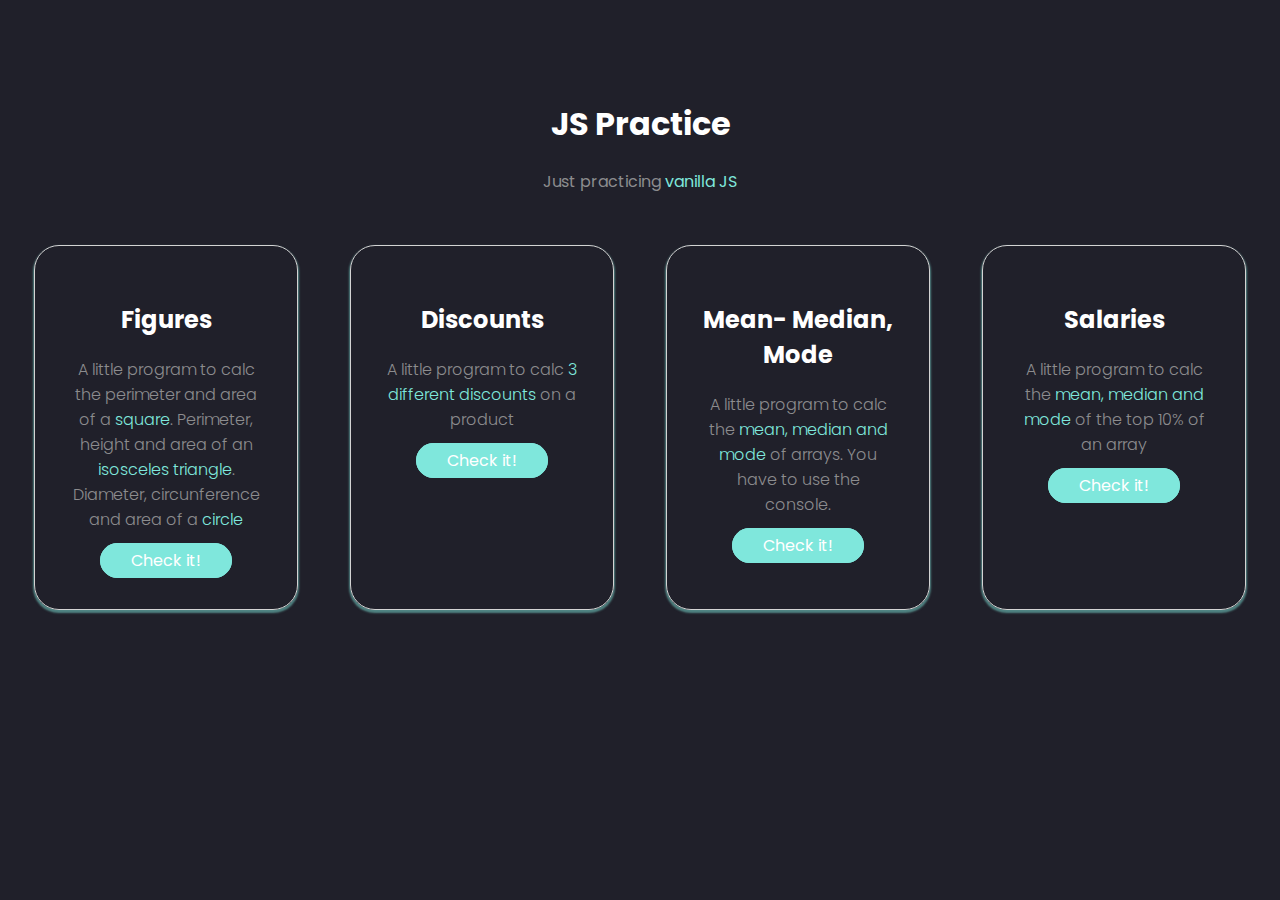
==== index.html @ c22becb1 "Create index.html file" ====
<!DOCTYPE html>
<html lang="en">
    <head>
        <meta charset="UTF-8">
        <meta http-equiv="X-UA-Compatible" content="IE=edge">
        <meta name="viewport" content="width=device-width, initial-scale=1.0">
        <title>Salaries</title>
        <link href="https://cdn.jsdelivr.net/npm/bootstrap@5.1.3/dist/css/bootstrap.min.css" rel="stylesheet" integrity="sha384-1BmE4kWBq78iYhFldvKuhfTAU6auU8tT94WrHftjDbrCEXSU1oBoqyl2QvZ6jIW3" crossorigin="anonymous">
        <link rel="preconnect" href="https://fonts.googleapis.com">
        <link rel="preconnect" href="https://fonts.gstatic.com" crossorigin>
        <link rel="preconnect" href="https://fonts.googleapis.com">
        <link rel="preconnect" href="https://fonts.gstatic.com" crossorigin>
        <link href="https://fonts.googleapis.com/css2?family=Poppins:wght@300;400;700&display=swap" rel="stylesheet">    <link rel="stylesheet" href="./assets/main.css">

    </head>
    <body>
        <main class="container">
            <header>
                <h1>JS Practice</h1>
            </header>
            <p>Just practicing<span> vanilla JS</span></p>
            <section class="card-containers">
                <div class="card-container">
                    <h2>Figures</h2>
                    <p class="text-normal">A little program to calc the perimeter and area of a <span>square</span>. Perimeter, height and area of an <span>isosceles triangle</span>. Diameter, circunference and area of a <span>circle</span></p>
                    <a href="./figures/figures.html">Check it!</a>
                </div>
                <div class="card-container">
                    <h2>Discounts</h2>
                    <p class="text-normal">A little program to calc <span>3 different discounts</span>  on a product</p>
                    <a href="./discounts/discounts.html">Check it!</a>
                </div>
                <div class="card-container">
                    <h2>Mean- Median, Mode</h2>
                    <p class="text-normal">A little program to calc the <span>mean, median and mode</span>  of arrays. You have to use the console.</p>
                    <a href="./mean-median-mode/mean-median-mode.html">Check it!</a>
                </div>
                <div class="card-container">
                    <h2>Salaries</h2>
                    <p class="text-normal">A little program to calc the <span>mean, median and mode</span> of the top 10% of an array</p>
                    <a href="./salaries/salaries.html">Check it!</a>
                </div>
            </section>
        </main>      
        <script src="salaries.js"></script>
        <script src="analysis.js"></script>
        <script src="https://cdn.jsdelivr.net/npm/bootstrap@5.1.3/dist/js/bootstrap.bundle.min.js" integrity="sha384-ka7Sk0Gln4gmtz2MlQnikT1wXgYsOg+OMhuP+IlRH9sENBO0LRn5q+8nbTov4+1p" crossorigin="anonymous"></script>
    </body>
</html>
---- assets/main.css ----
body{
    font-family: 'Poppins', sans-serif;
    background-color: #20202a;
    color: #8c8c8e;
    box-sizing: border-box;
}
.container{
    margin-top: 100px;
    text-align: center;
}
span{
    color: #7fe7dc;
}

header h1{
    font-weight: bold;
    color: #fff;
}

header p{
    font-size: 1.3em;
}

h2{
    color: #fff;
}

section{
    margin-top: 25px;
    display: flex;
    flex-direction: column;
}

section p{
    margin-top: 20px;
    font-weight: bold;
    color: #7fe7dc;
}

button{
    background-color: #7fe7dc;
    color: #20202a;
    padding: 10px 15px;
    border-style: none;
    font-weight: bold;
    margin-left: 18px;
}

button:hover{
    -webkit-transform: translateY(-2px);
    transform: translateY(-2px);
    color: #1e1e28; 
}

.label-container{
    margin-top: 10px;
    margin-bottom: 26px;
}

.circle{
    margin-top: 0;
}

li{
    color: #fff;
    list-style: none;
    margin: 20px 0;
}

.card-containers
{
    display: flex;
    flex-direction: row;
    justify-content: center;
}

.card-container
{
    width: 30%;
    margin: 26px;
    border: 1px solid lightgray;
    padding: 36px;
    border-radius: 25px;
    box-shadow: 0px 2px 2px 1px rgba(127, 231, 220, 0.5);
}

a
{
    padding: 5px 30px;
    border: 1px solid #7fe7dc;
    border-radius: 25px;
    color: white;
    text-decoration: none;
    background-color: #7fe7dc;

}

a:hover{
    background-color: transparent;
    color: white;
    margin-bottom: 15px;
}


.text-normal{
    color: #8c8c8e;
    font-weight: 300;
}
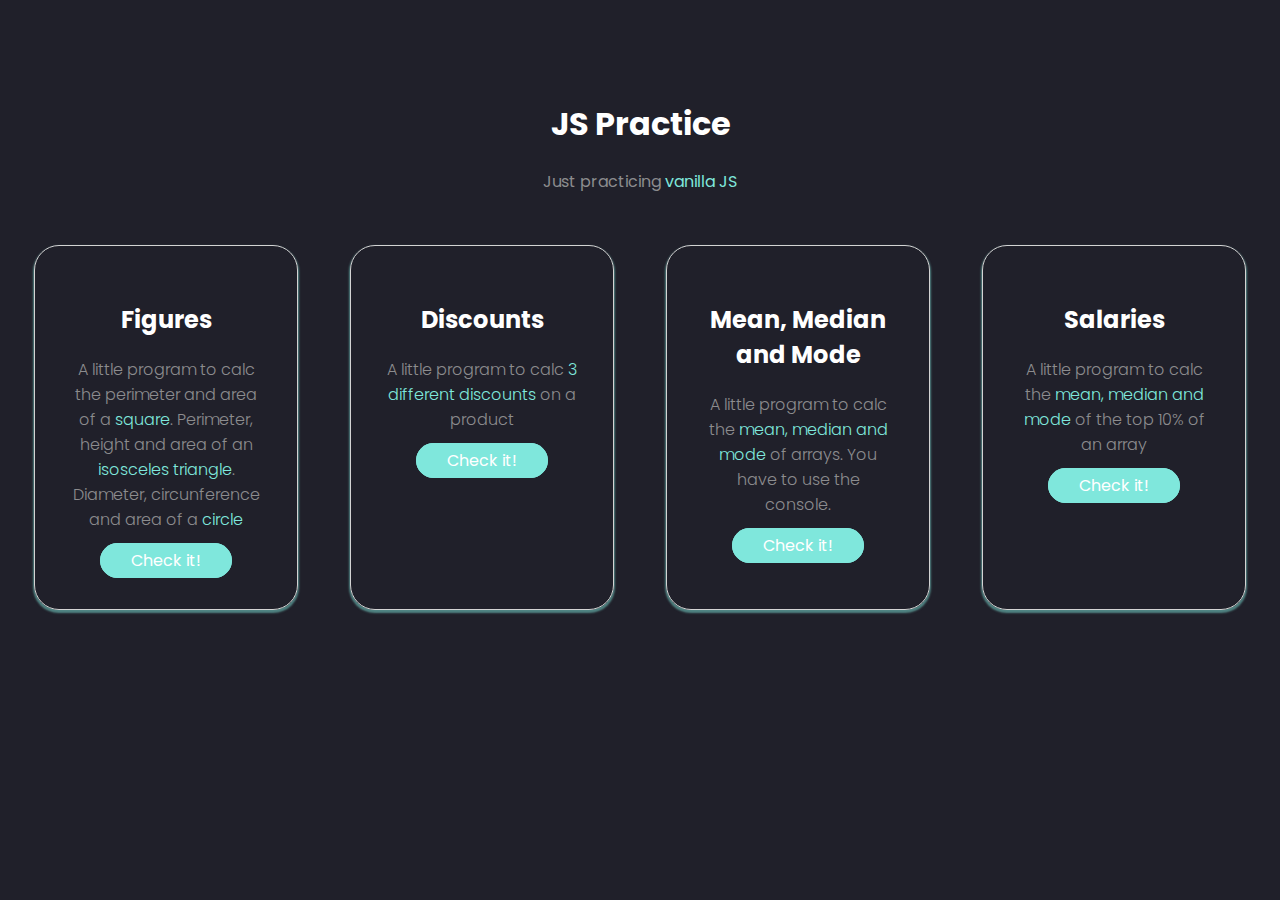
==== commit e839c380: "changed a coma" ====
--- a/index.html
+++ b/index.html
@@ -31,7 +31,7 @@
                     <a href="./discounts/discounts.html">Check it!</a>
                 </div>
                 <div class="card-container">
-                    <h2>Mean- Median, Mode</h2>
+                    <h2>Mean, Median and Mode</h2>
                     <p class="text-normal">A little program to calc the <span>mean, median and mode</span>  of arrays. You have to use the console.</p>
                     <a href="./mean-median-mode/mean-median-mode.html">Check it!</a>
                 </div>
--- a/assets/main.css
+++ b/assets/main.css
@@ -92,7 +92,7 @@
     color: white;
     text-decoration: none;
     background-color: #7fe7dc;
-
+    
 }
 
 a:hover{
